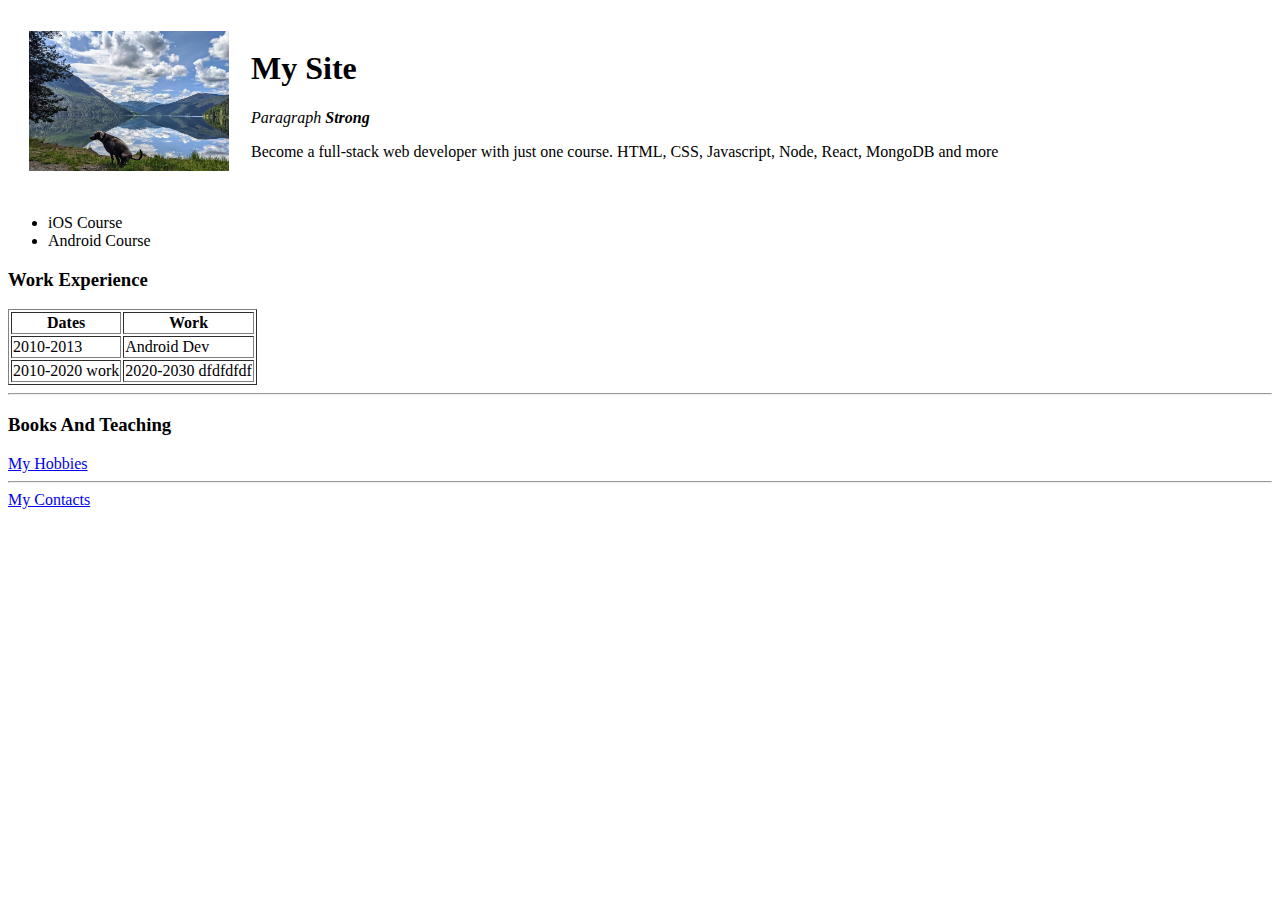
==== index.html @ 96eb40ff "first commit" ====
<!DOCTYPE html>
<html lang="en" dir="ltr">

<head>
  <meta charset="utf-8">
  <title>Gyozal Site</title>
</head>

<body>
  <table cellspacing="20">
    <tr>
      <td><img src="images/doggo.jpg"
      alt="text"
      width="200"></td>
      <td><h1>My Site</h1>
      <p><em>Paragraph <strong>Strong</strong></em></p>
      <p>Become a full-stack web developer with just one course. HTML, CSS, Javascript, Node, React, MongoDB and more</p></td>
    </tr>
  </table>


  <ul>
    <li>iOS Course</li>
    <li>Android Course</li>
  </ul>
  <h3>Work Experience</h3>
  <table border="1">
    <thead>
      <tr>
        <th>Dates</th>
        <th>Work</th>
      </tr>
    </thead>
    <tbody>
      <tr>
        <td>2010-2013</td>
        <td>Android Dev</td>
      </tr>
      <tr>
        <td>2010-2020 work</td>
        <td>2020-2030 dfdfdfdf</td>
      </tr>
    </tbody>
    <tfoot>

    </tfoot>

  </table>
  <hr>
  <h3>Books And Teaching</h3>
  <a href="hobbies.html">My Hobbies</a>
  <hr>
  <a href="mycontact.html">My Contacts</a>
</body>

</html>
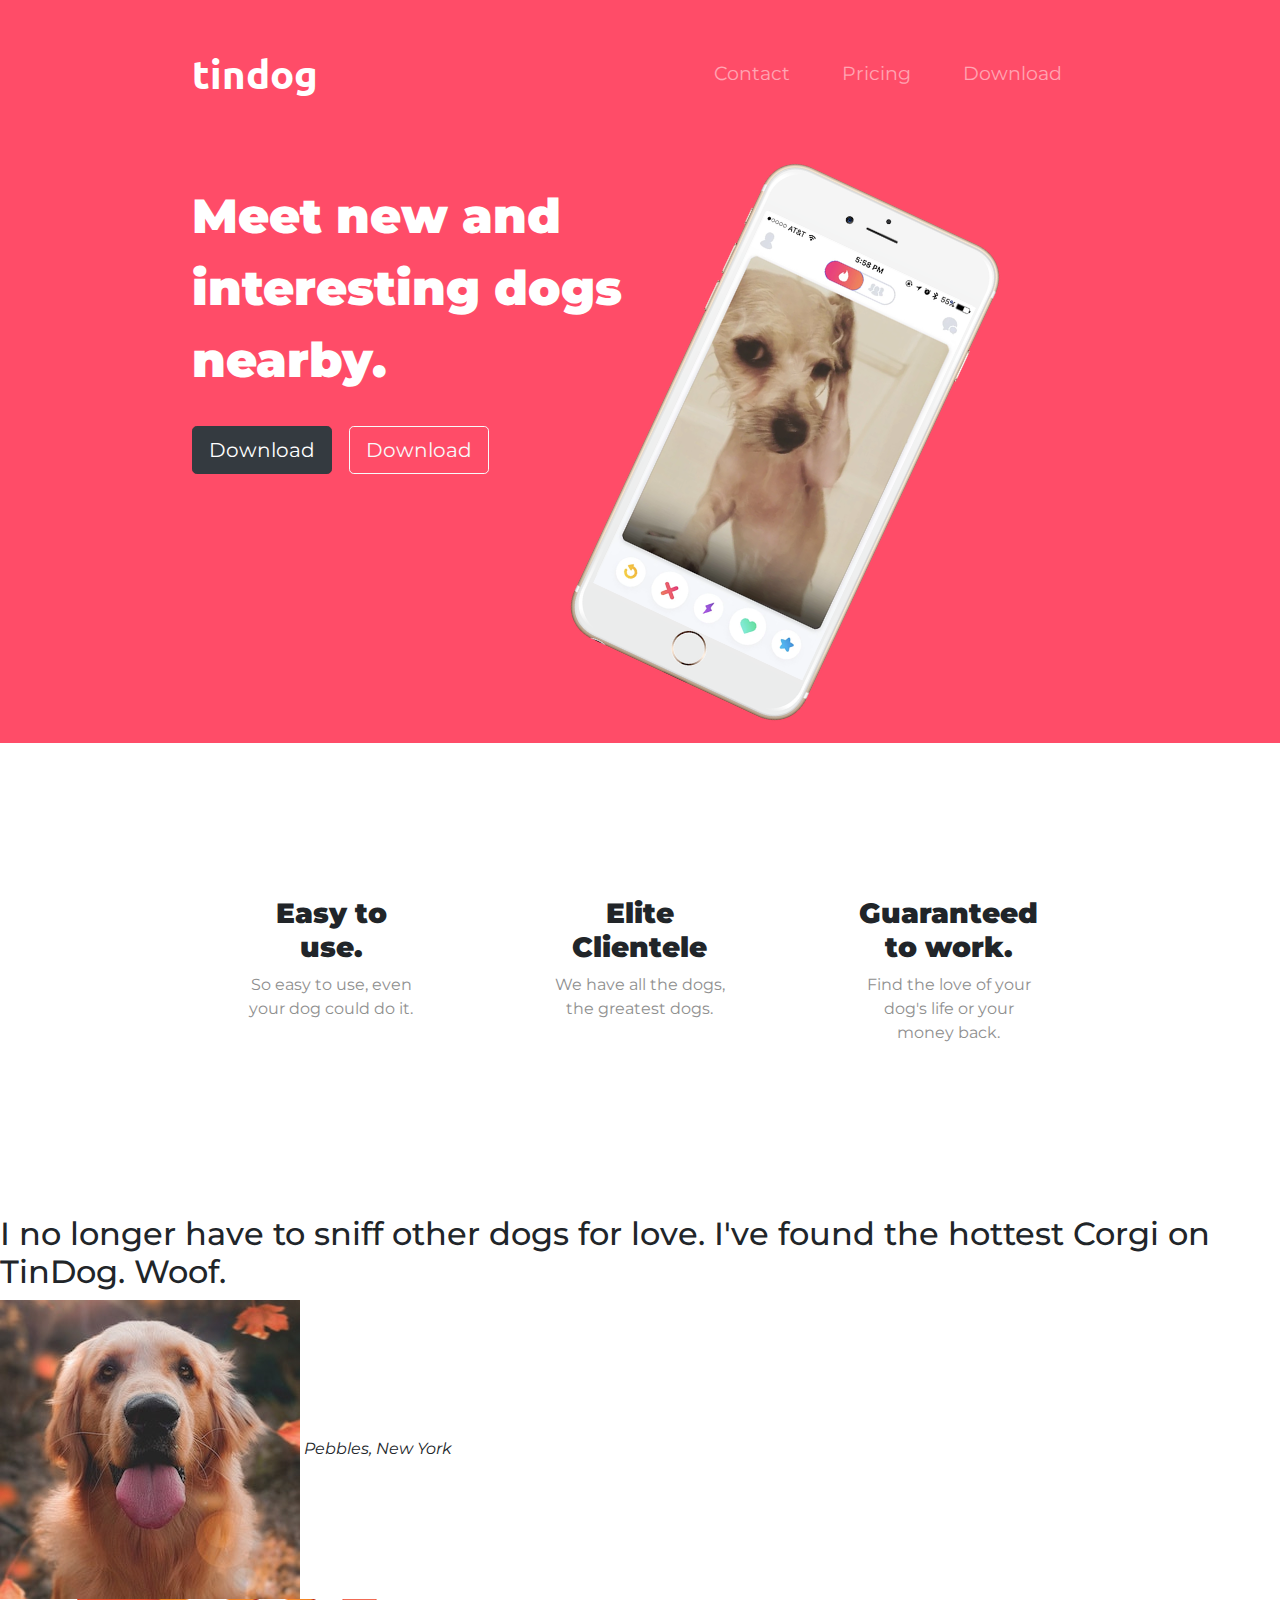
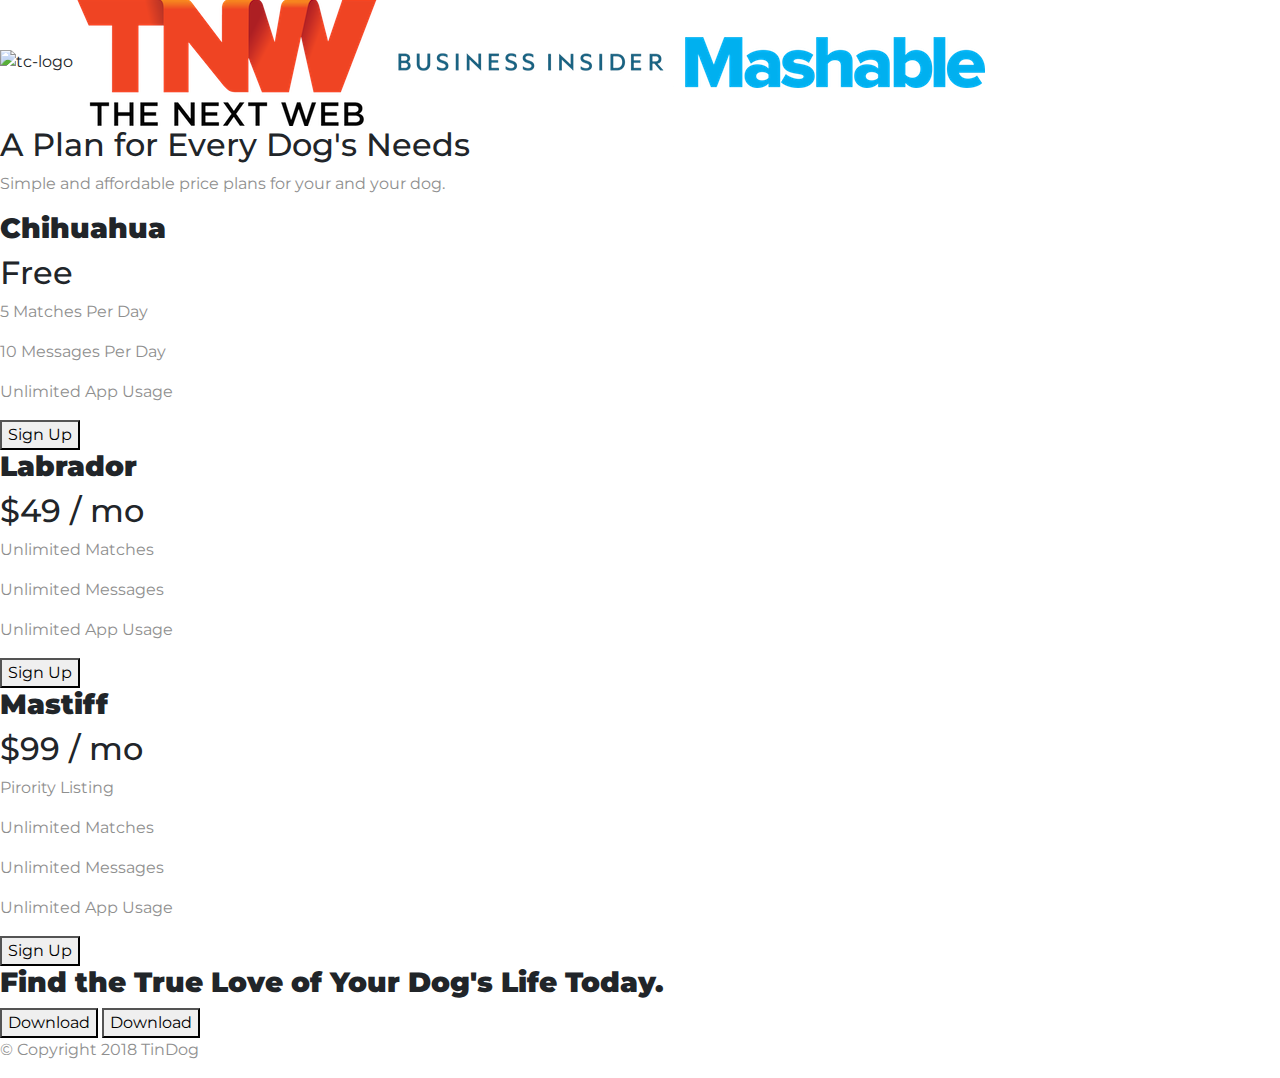
==== commit 80a0f808: "Add files via upload" ====
--- a/index.html
+++ b/index.html
@@ -1,56 +1,178 @@
 <!DOCTYPE html>
-<html lang="en" dir="ltr">
+<html>
 
 <head>
   <meta charset="utf-8">
-  <title>Gyozal Site</title>
+  <title>TinDog</title>
+  <!-- Google Fonts -->
+  <link href="https://fonts.googleapis.com/css2?family=Montserrat&family=Ubuntu&display=swap" rel="stylesheet">
+  <!-- Bootstrap -->
+  <link rel="stylesheet" href="https://stackpath.bootstrapcdn.com/bootstrap/4.5.2/css/bootstrap.min.css" integrity="sha384-JcKb8q3iqJ61gNV9KGb8thSsNjpSL0n8PARn9HuZOnIxN0hoP+VmmDGMN5t9UJ0Z" crossorigin="anonymous">
+  <link rel="stylesheet" href="css/styles.css">
+  <!-- FontAwesome -->
+  <link rel="stylesheet" href="https://use.fontawesome.com/releases/v5.14.0/css/all.css" integrity="sha384-HzLeBuhoNPvSl5KYnjx0BT+WB0QEEqLprO+NBkkk5gbc67FTaL7XIGa2w1L0Xbgc" crossorigin="anonymous">
+  <!-- JS -->
+  <script src="https://code.jquery.com/jquery-3.5.1.slim.min.js" integrity="sha384-DfXdz2htPH0lsSSs5nCTpuj/zy4C+OGpamoFVy38MVBnE+IbbVYUew+OrCXaRkfj" crossorigin="anonymous"></script>
+  <script src="https://cdn.jsdelivr.net/npm/popper.js@1.16.1/dist/umd/popper.min.js" integrity="sha384-9/reFTGAW83EW2RDu2S0VKaIzap3H66lZH81PoYlFhbGU+6BZp6G7niu735Sk7lN" crossorigin="anonymous"></script>
+  <script src="https://stackpath.bootstrapcdn.com/bootstrap/4.5.2/js/bootstrap.min.js" integrity="sha384-B4gt1jrGC7Jh4AgTPSdUtOBvfO8shuf57BaghqFfPlYxofvL8/KUEfYiJOMMV+rV" crossorigin="anonymous"></script>
 </head>
 
 <body>
-  <table cellspacing="20">
-    <tr>
-      <td><img src="images/doggo.jpg"
-      alt="text"
-      width="200"></td>
-      <td><h1>My Site</h1>
-      <p><em>Paragraph <strong>Strong</strong></em></p>
-      <p>Become a full-stack web developer with just one course. HTML, CSS, Javascript, Node, React, MongoDB and more</p></td>
-    </tr>
-  </table>
+
+  <section id="title">
+    <div class="container-fluid">
 
 
-  <ul>
-    <li>iOS Course</li>
-    <li>Android Course</li>
-  </ul>
-  <h3>Work Experience</h3>
-  <table border="1">
-    <thead>
-      <tr>
-        <th>Dates</th>
-        <th>Work</th>
-      </tr>
-    </thead>
-    <tbody>
-      <tr>
-        <td>2010-2013</td>
-        <td>Android Dev</td>
-      </tr>
-      <tr>
-        <td>2010-2020 work</td>
-        <td>2020-2030 dfdfdfdf</td>
-      </tr>
-    </tbody>
-    <tfoot>
+      <!-- Nav Bar -->
 
-    </tfoot>
+      <nav class="navbar navbar-expand-lg navbar-dark">
+        <a class="navbar-brand" href="">tindog</a>
+        <button class="navbar-toggler" type="button" data-toggle="collapse" data-target="#navbarSupportedContent" aria-controls="navbarSupportedContent" aria-expanded="false" aria-label="Toggle navigation">
+          <span class="navbar-toggler-icon"></span>
+        </button>
+        <div class="collapse navbar-collapse" id="navbarSupportedContent">
+          <ul class="navbar-nav ml-auto">
+            <li class="nav-item">
+              <a class="nav-link" href="">Contact</a>
+            </li>
+            <li class="nav-item">
+              <a class="nav-link" href="">Pricing</a>
+            </li>
+            <li class="nav-item">
+              <a class="nav-link" href="">Download</a>
+            </li>
+          </ul>
+        </div>
+      </nav>
 
-  </table>
-  <hr>
-  <h3>Books And Teaching</h3>
-  <a href="hobbies.html">My Hobbies</a>
-  <hr>
-  <a href="mycontact.html">My Contacts</a>
+
+      <!-- Title -->
+
+      <div class="row">
+        <div class="col-lg-6">
+          <h1>Meet new and interesting dogs nearby.</h1>
+          <button type="button" class="btn btn-dark btn-lg download-button"><i class="fab fa-apple"></i> Download</button>
+          <button type="button" class="btn btn-outline-light btn-lg download-button"><i class="fab fa-google-play"></i> Download</button>
+        </div>
+
+        <div class="col-lg-6">
+          <img class="title-image" src="images/iphone6.png" alt="iphone-mockup">
+        </div>
+      </div>
+
+
+    </div>
+  </section>
+
+
+  <!-- Features -->
+
+  <section id="features">
+
+    <div class="row">
+      <div class="feature-box col-lg-4">
+        <i class="icon fas fa-check-circle fa-4x"></i>
+        <h3>Easy to use.</h3>
+        <p>So easy to use, even your dog could do it.</p>
+      </div>
+
+      <div class="feature-box col-lg-4">
+        <i class="icon fas fa-bullseye fa-4x"></i>
+        <h3>Elite Clientele</h3>
+        <p>We have all the dogs, the greatest dogs.</p>
+      </div>
+
+      <div class="feature-box col-lg-4">
+        <i class="icon fas fa-heart fa-4x"></i>
+        <h3>Guaranteed to work.</h3>
+        <p>Find the love of your dog's life or your money back.</p>
+      </div>
+    </div>
+
+  </section>
+
+
+  <!-- Testimonials -->
+
+  <section id="testimonials">
+
+    <h2>I no longer have to sniff other dogs for love. I've found the hottest Corgi on TinDog. Woof.</h2>
+    <img src="images/dog-img.jpg" alt="dog-profile">
+    <em>Pebbles, New York</em>
+
+    <!-- <h2 class="testimonial-text">My dog used to be so lonely, but with TinDog's help, they've found the love of their life. I think.</h2>
+    <img class="testimonial-image" src="images/lady-img.jpg" alt="lady-profile">
+    <em>Beverly, Illinois</em> -->
+
+  </section>
+
+
+  <!-- Press -->
+
+  <section id="press">
+    <img src="images/techcrunch.png" alt="tc-logo">
+    <img src="images/tnw.png" alt="tnw-logo">
+    <img src="images/bizinsider.png" alt="biz-insider-logo">
+    <img src="images/mashable.png" alt="mashable-logo">
+
+  </section>
+
+
+  <!-- Pricing -->
+
+  <section id="pricing">
+
+    <h2>A Plan for Every Dog's Needs</h2>
+    <p>Simple and affordable price plans for your and your dog.</p>
+
+
+    <h3>Chihuahua</h3>
+    <h2>Free</h2>
+    <p>5 Matches Per Day</p>
+    <p>10 Messages Per Day</p>
+    <p>Unlimited App Usage</p>
+    <button type="button">Sign Up</button>
+
+
+    <h3>Labrador</h3>
+    <h2>$49 / mo</h2>
+    <p>Unlimited Matches</p>
+    <p>Unlimited Messages</p>
+    <p>Unlimited App Usage</p>
+    <button type="button">Sign Up</button>
+
+
+    <h3>Mastiff</h3>
+    <h2>$99 / mo</h2>
+    <p>Pirority Listing</p>
+    <p>Unlimited Matches</p>
+    <p>Unlimited Messages</p>
+    <p>Unlimited App Usage</p>
+    <button type="button">Sign Up</button>
+
+  </section>
+
+
+  <!-- Call to Action -->
+
+  <section id="cta">
+
+    <h3>Find the True Love of Your Dog's Life Today.</h3>
+    <button type="button">Download</button>
+    <button type="button">Download</button>
+
+  </section>
+
+
+  <!-- Footer -->
+
+  <footer id="footer">
+
+    <p>© Copyright 2018 TinDog</p>
+
+  </footer>
+
+
 </body>
 
 </html>
--- a/css/styles.css
+++ b/css/styles.css
@@ -0,0 +1,77 @@
+#title{
+  background-color: #ff4c68;
+  color: #fff;
+}
+
+body{
+  font-family: "Montserrat";
+}
+
+h1{
+  font-family: "Montserrat";
+  font-weight: 900;
+  font-size: 3rem;
+  line-height: 1.5;
+}
+
+h3{
+  font-family: "Montserrat";
+  font-weight: 900;
+}
+
+p{
+  color: #8f8f8f;
+}
+
+.container-fluid{
+  padding: 3% 15%;
+}
+
+/* NavBar */
+
+.navbar{
+  padding: 0 0 4.5rem;
+}
+.navbar-brand{
+  font-family: "Ubuntu";
+  font-size: 2.5rem;
+  font-weight: bold;
+}
+
+.nav-item{
+  padding: 0 18px;
+}
+
+.nav-link{
+  font-size: 1.2rem;
+  font-family: "Montserrat";
+}
+/* Download Button */
+.download-button{
+  margin: 5% 3% 5% 0;
+}
+
+/* Title Image  */
+.title-image{
+  width: 60%;
+  transform: rotate(25deg);
+}
+
+/* Features section */
+#features{
+  padding: 7% 15%;
+}
+
+.feature-box{
+  text-align: center;
+  padding: 7%
+}
+
+.icon{
+  color: #ef8172;
+  margin-bottom: 1rem;
+}
+
+.icon:hover{
+  color: #ff4c68;
+}
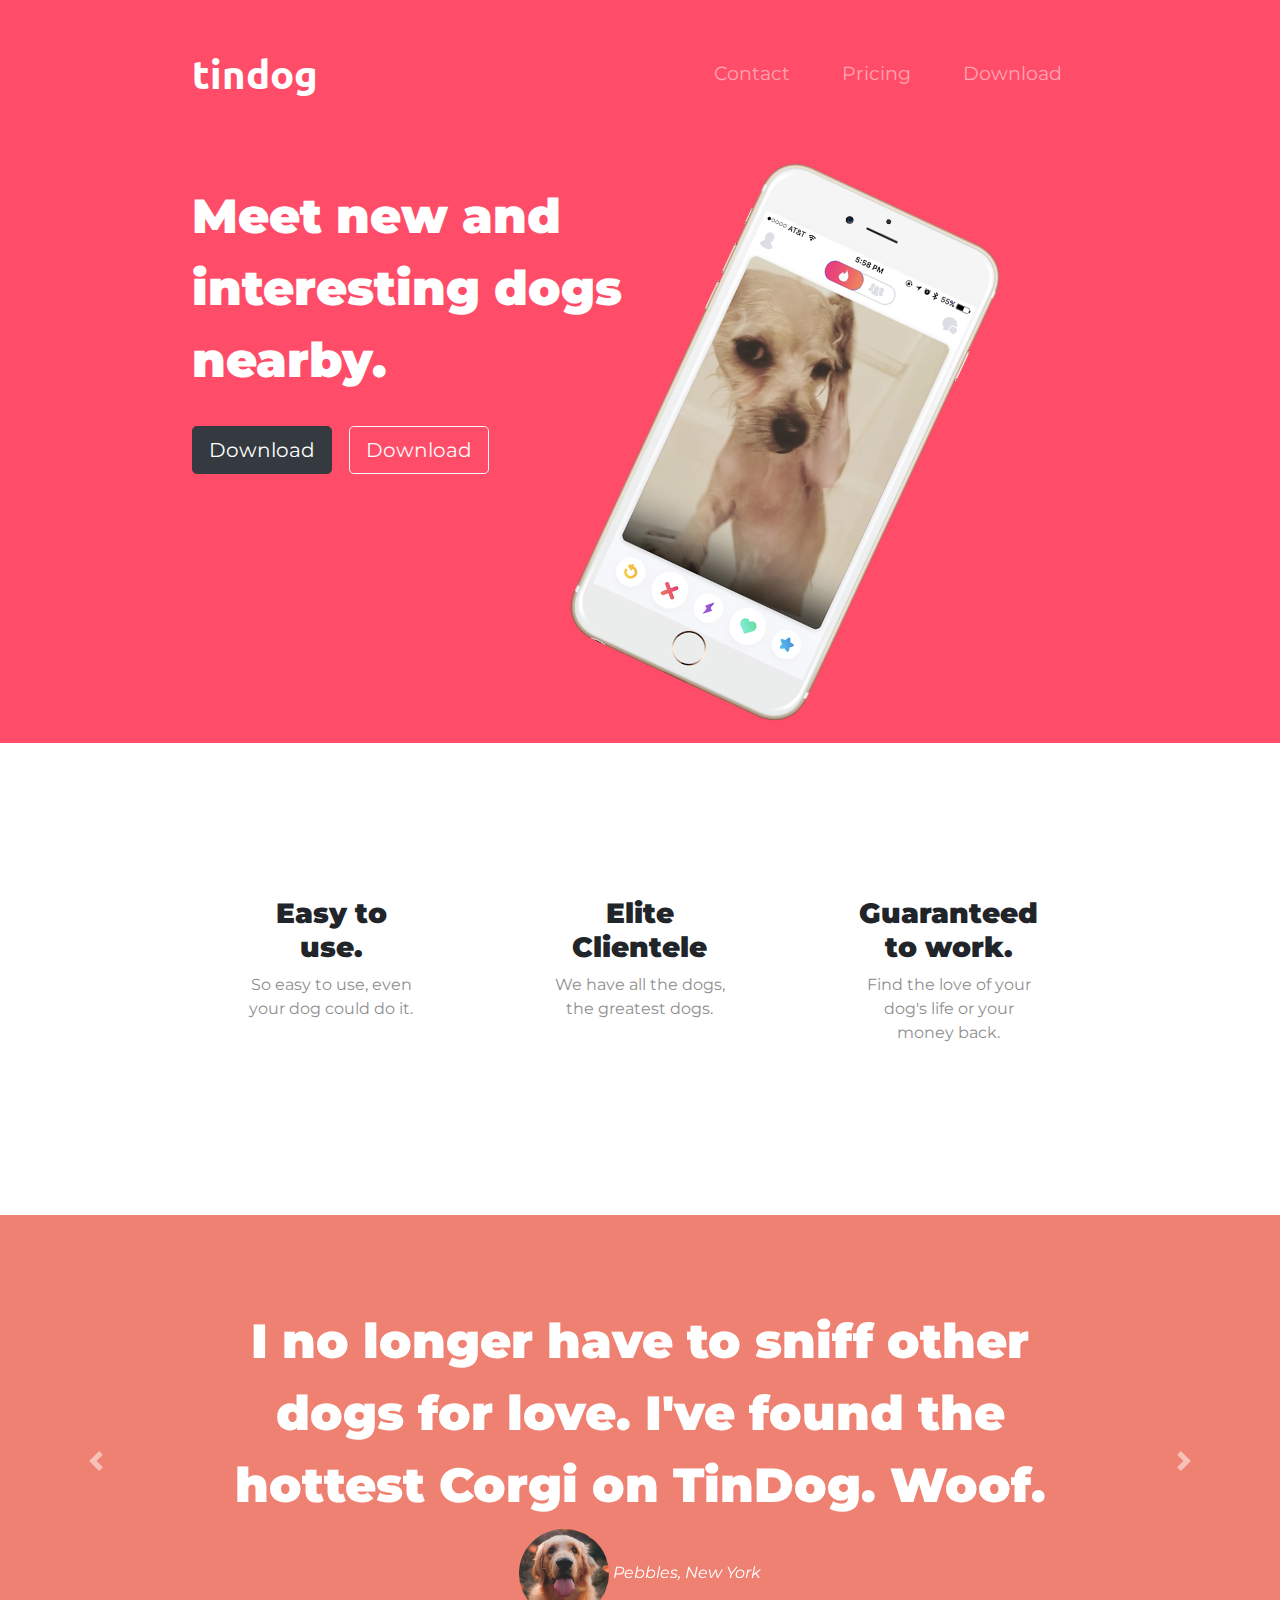
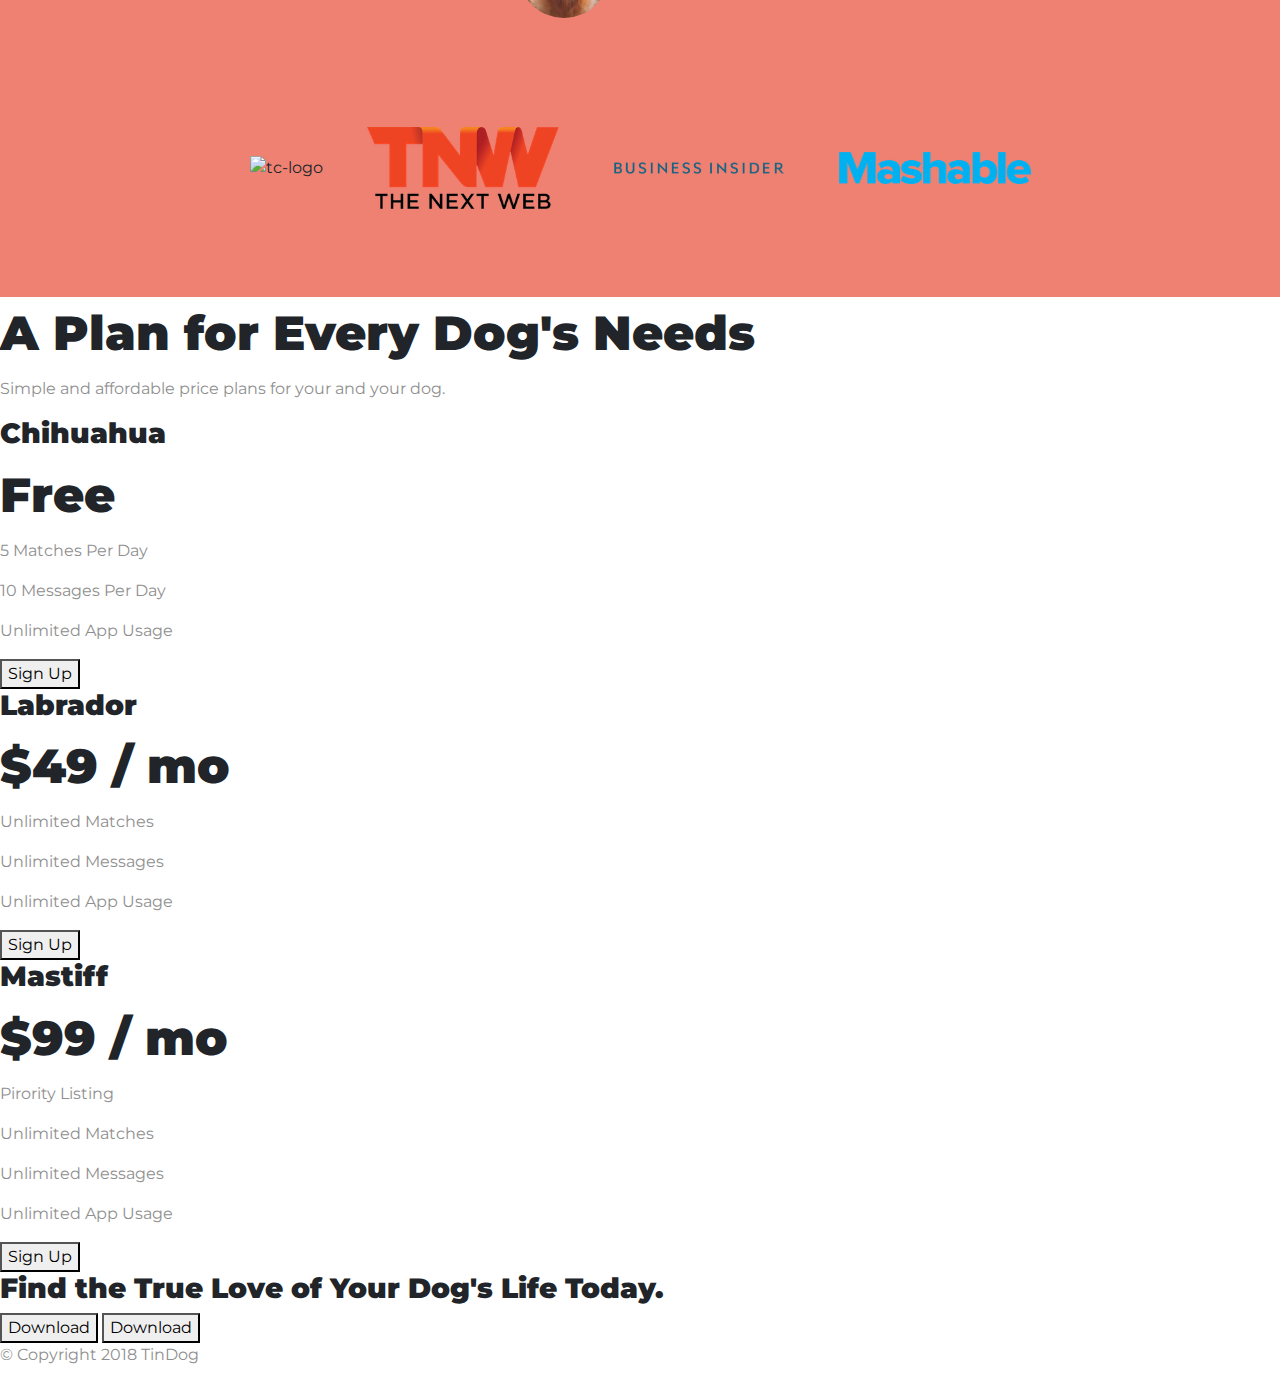
==== commit 283bf196: "Add files via upload" ====
--- a/index.html
+++ b/index.html
@@ -96,13 +96,36 @@
 
   <section id="testimonials">
 
-    <h2>I no longer have to sniff other dogs for love. I've found the hottest Corgi on TinDog. Woof.</h2>
-    <img src="images/dog-img.jpg" alt="dog-profile">
-    <em>Pebbles, New York</em>
-
-    <!-- <h2 class="testimonial-text">My dog used to be so lonely, but with TinDog's help, they've found the love of their life. I think.</h2>
-    <img class="testimonial-image" src="images/lady-img.jpg" alt="lady-profile">
-    <em>Beverly, Illinois</em> -->
+    <div id="testimonial-carousel" class="carousel slide" data-ride="false">
+      <div class="carousel-inner">
+
+        <div class="carousel-item active">
+          <h2>I no longer have to sniff other dogs for love. I've found the hottest Corgi on TinDog. Woof.</h2>
+          <img class="testimonial-image"src="images/dog-img.jpg" alt="dog-profile">
+          <em>Pebbles, New York</em>
+        </div>
+
+        <div class="carousel-item">
+          <h2 class="testimonial-text">My dog used to be so lonely, but with TinDog's help, they've found the love of their life. I think.</h2>
+          <img class="testimonial-image" src="images/lady-img.jpg" alt="lady-profile">
+          <em>Beverly, Illinois</em>
+        </div>
+
+      </div>
+
+      <a class="carousel-control-prev" href="#testimonial-carousel" role="button" data-slide="prev">
+   <span class="carousel-control-prev-icon"></span>
+ </a>
+
+ <a class="carousel-control-next" href="#testimonial-carousel" role="button" data-slide="next">
+   <span class="carousel-control-next-icon"></span>
+ </a>
+
+    </div>
+
+
+
+
 
   </section>
 
@@ -110,10 +133,10 @@
   <!-- Press -->
 
   <section id="press">
-    <img src="images/techcrunch.png" alt="tc-logo">
-    <img src="images/tnw.png" alt="tnw-logo">
-    <img src="images/bizinsider.png" alt="biz-insider-logo">
-    <img src="images/mashable.png" alt="mashable-logo">
+    <img class="press-logo" src="images/techcrunch.png" alt="tc-logo">
+    <img class="press-logo" src="images/tnw.png" alt="tnw-logo">
+    <img class="press-logo" src="images/bizinsider.png" alt="biz-insider-logo">
+    <img class="press-logo" src="images/mashable.png" alt="mashable-logo">
 
   </section>
 
--- a/css/styles.css
+++ b/css/styles.css
@@ -8,6 +8,13 @@
 }
 
 h1{
+  font-family: "Montserrat";
+  font-weight: 900;
+  font-size: 3rem;
+  line-height: 1.5;
+}
+
+h2{
   font-family: "Montserrat";
   font-weight: 900;
   font-size: 3rem;
@@ -75,3 +82,31 @@
 .icon:hover{
   color: #ff4c68;
 }
+
+/* Testimonials */
+
+#testimonials{
+  text-align: center;
+  background-color: #ef8172;
+  color: #fff;
+}
+
+.testimonial-image{
+  width: 10%;
+  border-radius: 100%;
+}
+
+#press{
+  background-color: #ef8172;
+  text-align: center;
+  padding-bottom: 3%;
+}
+
+.press-logo{
+  width: 15%;
+  margin: 20px 20px 50px;
+}
+
+.carousel-item{
+  padding: 7% 15%;
+}
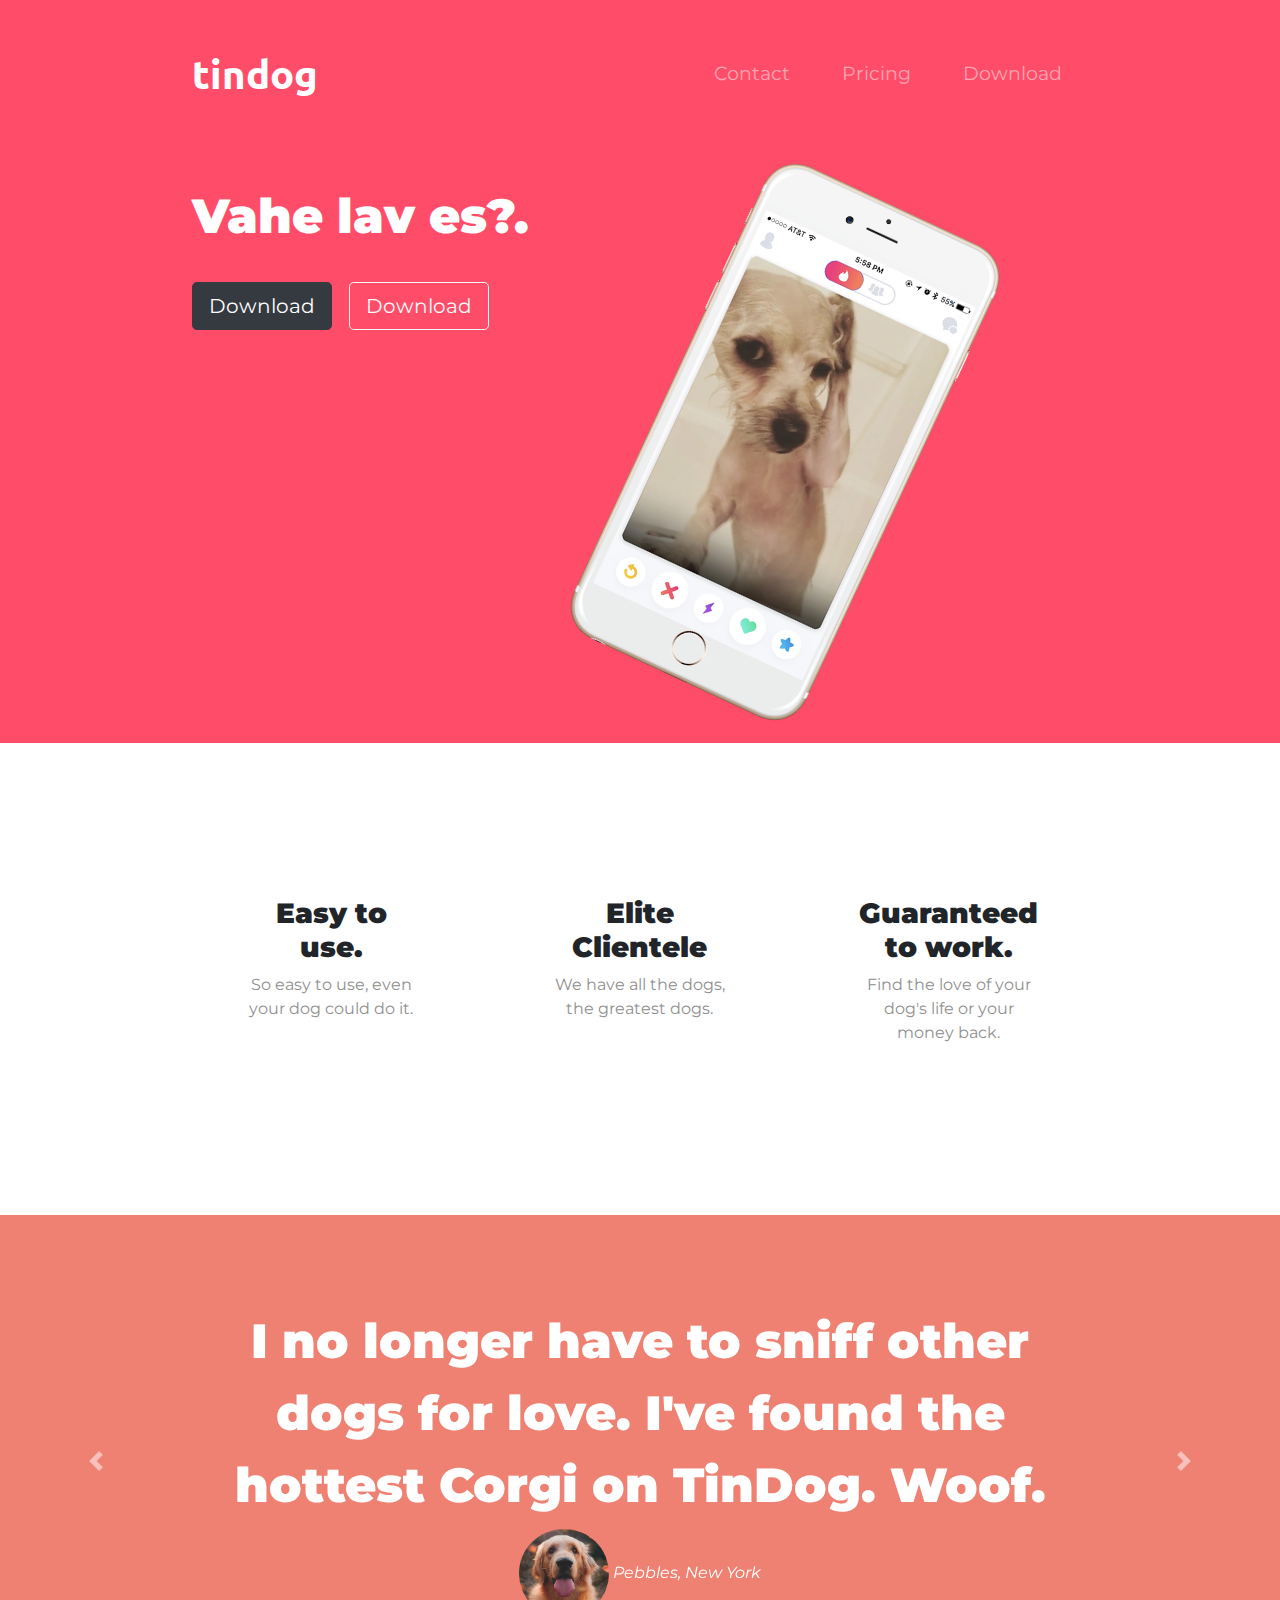
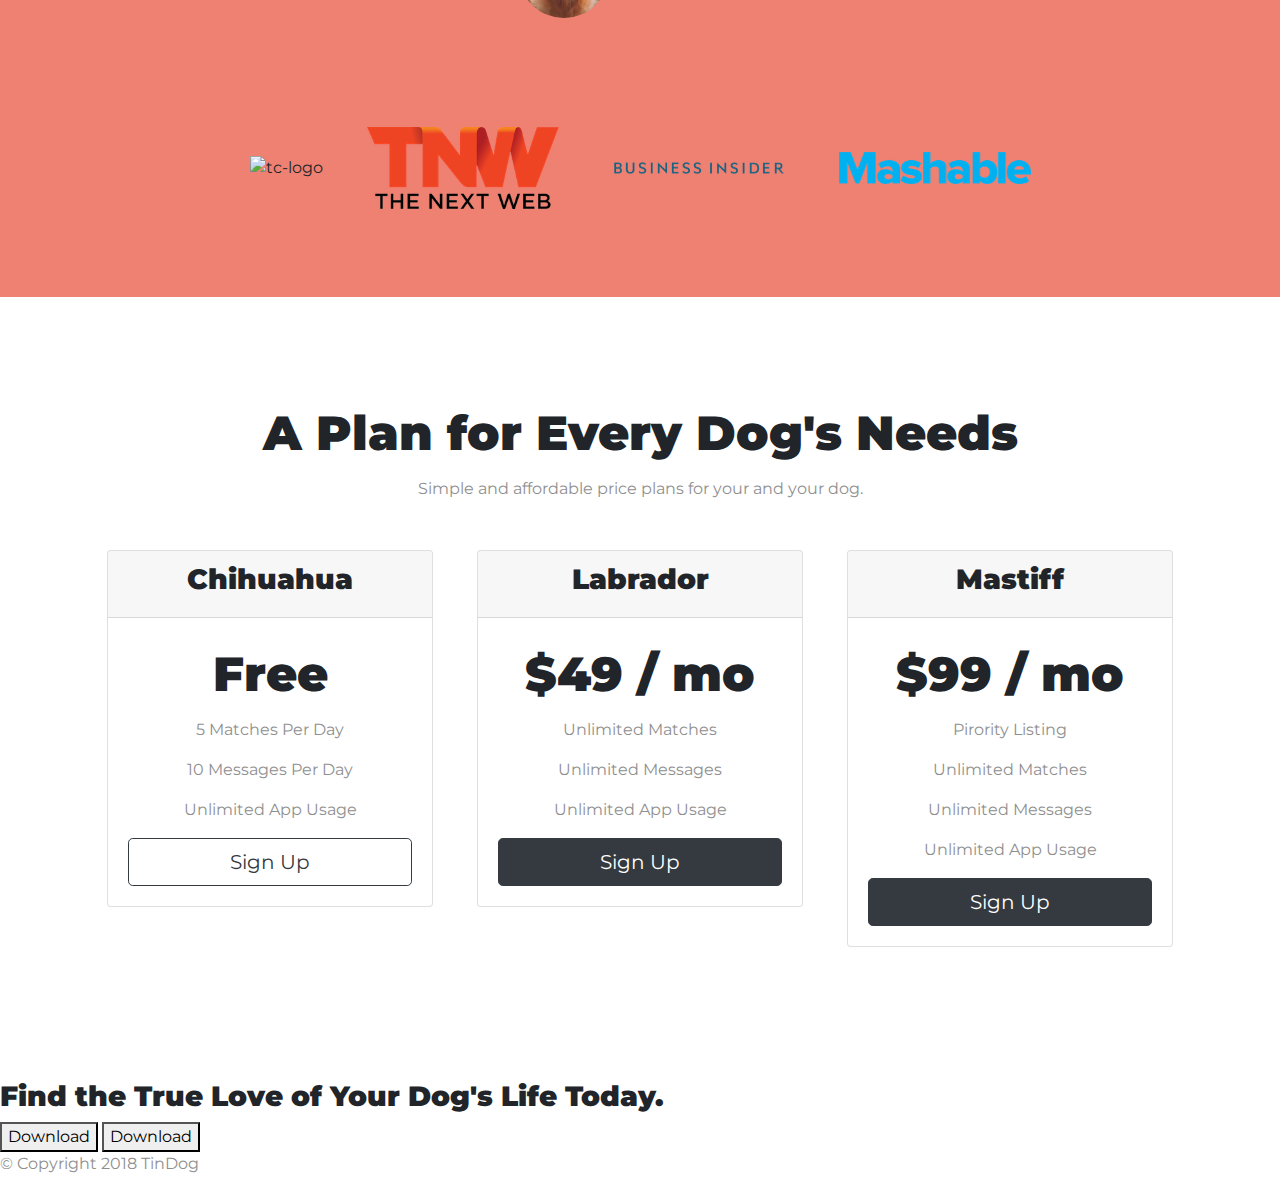
==== commit 70f0add2: "Add files via upload" ====
--- a/index.html
+++ b/index.html
@@ -50,7 +50,7 @@
 
       <div class="row">
         <div class="col-lg-6">
-          <h1>Meet new and interesting dogs nearby.</h1>
+          <h1>Vahe lav es?.</h1>
           <button type="button" class="btn btn-dark btn-lg download-button"><i class="fab fa-apple"></i> Download</button>
           <button type="button" class="btn btn-outline-light btn-lg download-button"><i class="fab fa-google-play"></i> Download</button>
         </div>
@@ -101,7 +101,7 @@
 
         <div class="carousel-item active">
           <h2>I no longer have to sniff other dogs for love. I've found the hottest Corgi on TinDog. Woof.</h2>
-          <img class="testimonial-image"src="images/dog-img.jpg" alt="dog-profile">
+          <img class="testimonial-image" src="images/dog-img.jpg" alt="dog-profile">
           <em>Pebbles, New York</em>
         </div>
 
@@ -114,12 +114,12 @@
       </div>
 
       <a class="carousel-control-prev" href="#testimonial-carousel" role="button" data-slide="prev">
-   <span class="carousel-control-prev-icon"></span>
- </a>
-
- <a class="carousel-control-next" href="#testimonial-carousel" role="button" data-slide="next">
-   <span class="carousel-control-next-icon"></span>
- </a>
+        <span class="carousel-control-prev-icon"></span>
+      </a>
+
+      <a class="carousel-control-next" href="#testimonial-carousel" role="button" data-slide="next">
+        <span class="carousel-control-next-icon"></span>
+      </a>
 
     </div>
 
@@ -148,30 +148,63 @@
     <h2>A Plan for Every Dog's Needs</h2>
     <p>Simple and affordable price plans for your and your dog.</p>
 
-
-    <h3>Chihuahua</h3>
-    <h2>Free</h2>
-    <p>5 Matches Per Day</p>
-    <p>10 Messages Per Day</p>
-    <p>Unlimited App Usage</p>
-    <button type="button">Sign Up</button>
-
-
-    <h3>Labrador</h3>
-    <h2>$49 / mo</h2>
-    <p>Unlimited Matches</p>
-    <p>Unlimited Messages</p>
-    <p>Unlimited App Usage</p>
-    <button type="button">Sign Up</button>
-
-
-    <h3>Mastiff</h3>
-    <h2>$99 / mo</h2>
-    <p>Pirority Listing</p>
-    <p>Unlimited Matches</p>
-    <p>Unlimited Messages</p>
-    <p>Unlimited App Usage</p>
-    <button type="button">Sign Up</button>
+    <div class="row">
+      <div class="pricing-column col-lg-4 col-md-6">
+        <div class="card">
+          <div class="card-header">
+            <h3>Chihuahua</h3>
+          </div>
+          <div class="card-body">
+            <h2>Free</h2>
+            <p>5 Matches Per Day</p>
+            <p>10 Messages Per Day</p>
+            <p>Unlimited App Usage</p>
+            <button class="btn btn-lg btn-block btn-outline-dark" type="button">Sign Up</button>
+          </div>
+        </div>
+      </div>
+
+      <div class="pricing-column col-lg-4 col-md-6">
+        <div class="card">
+          <div class="card-header">
+            <h3>Labrador</h3>
+          </div>
+          <div class="card-body">
+            <h2>$49 / mo</h2>
+            <p>Unlimited Matches</p>
+            <p>Unlimited Messages</p>
+            <p>Unlimited App Usage</p>
+            <button class="btn btn-lg btn-block btn-dark" type="button">Sign Up</button>
+          </div>
+        </div>
+      </div>
+
+      <div class="pricing-column col-lg-4 col-md-12">
+        <div class="card">
+          <div class="card-header">
+            <h3>Mastiff</h3>
+          </div>
+          <div class="card-body">
+            <h2>$99 / mo</h2>
+            <p>Pirority Listing</p>
+            <p>Unlimited Matches</p>
+            <p>Unlimited Messages</p>
+            <p>Unlimited App Usage</p>
+            <button class="btn btn-lg btn-block btn-dark" type="button">Sign Up</button>
+          </div>
+        </div>
+      </div>
+
+    </div>
+
+
+
+
+
+
+
+
+
 
   </section>
 
--- a/css/styles.css
+++ b/css/styles.css
@@ -110,3 +110,14 @@
 .carousel-item{
   padding: 7% 15%;
 }
+
+/* Pricing Section */
+
+#pricing{
+  padding: 100px;
+  text-align: center;
+}
+
+.pricing-column{
+  padding: 3% 2%;
+}
